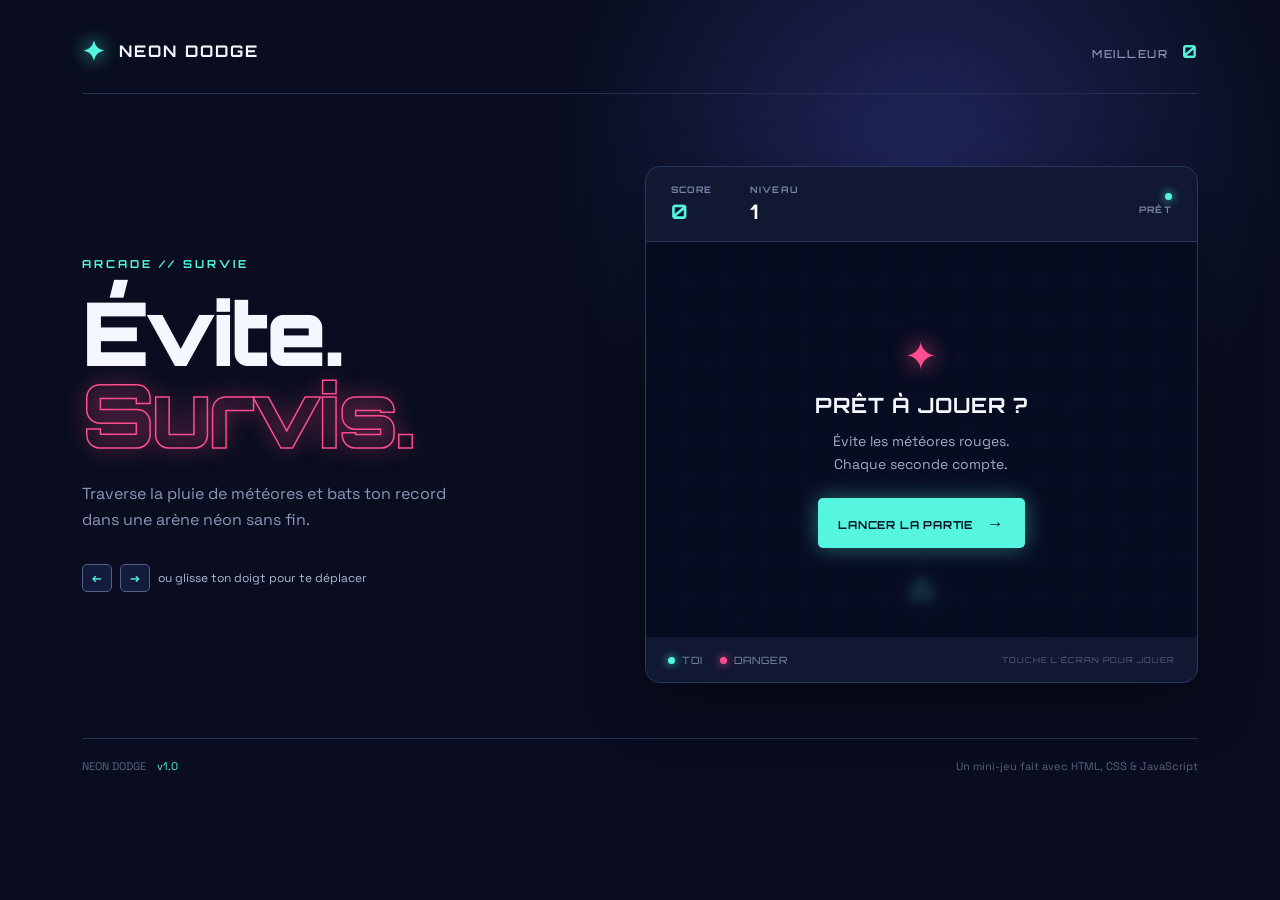
==== index.html @ d67b6a6a "Créer le nouveau jeu web Neon Dodge" ====
<!doctype html>
<html lang="fr">
<head>
  <meta charset="UTF-8" />
  <meta name="viewport" content="width=device-width, initial-scale=1.0" />
  <meta name="theme-color" content="#090d1f" />
  <title>Neon Dodge — Le jeu</title>
  <link rel="preconnect" href="https://fonts.googleapis.com" />
  <link rel="preconnect" href="https://fonts.gstatic.com" crossorigin />
  <link href="https://fonts.googleapis.com/css2?family=Orbitron:wght@500;700;900&family=Space+Grotesk:wght@400;600;700&display=swap" rel="stylesheet" />
  <link rel="stylesheet" href="style.css" />
</head>
<body>
  <main class="shell">
    <header class="topbar">
      <div class="brand"><span class="brand-mark">✦</span><span>NEON DODGE</span></div>
      <div class="best-score">MEILLEUR <strong id="bestScore">0</strong></div>
    </header>

    <section class="hero">
      <div class="intro">
        <p class="eyebrow">ARCADE // SURVIE</p>
        <h1>Évite.<br /><span>Survis.</span></h1>
        <p class="tagline">Traverse la pluie de météores et bats ton record dans une arène néon sans fin.</p>
        <div class="controls-hint"><span class="key">←</span><span class="key">→</span><span>ou glisse ton doigt pour te déplacer</span></div>
      </div>

      <div class="game-card">
        <div class="hud"><div><small>SCORE</small><b id="score">0</b></div><div class="level"><small>NIVEAU</small><b id="level">1</b></div><div class="status"><span id="statusDot"></span><small id="statusText">PRÊT</small></div></div>
        <div class="canvas-wrap"><canvas id="game" aria-label="Zone de jeu Neon Dodge"></canvas><div class="overlay" id="overlay"><div class="overlay-icon">✦</div><h2 id="overlayTitle">PRÊT À JOUER ?</h2><p id="overlayText">Évite les météores rouges.<br />Chaque seconde compte.</p><button id="startBtn">LANCER LA PARTIE <span>→</span></button></div></div>
        <div class="game-footer"><span><i class="dot player-dot"></i>TOI</span><span><i class="dot danger-dot"></i>DANGER</span><span class="mobile-tip">TOUCHE L'ÉCRAN POUR JOUER</span></div>
      </div>
    </section>
    <footer><span>NEON DODGE <b>v1.0</b></span><span>Un mini-jeu fait avec HTML, CSS &amp; JavaScript</span></footer>
  </main>
  <script src="game.js"></script>
</body>
</html>
---- style.css ----
:root{--bg:#090d1f;--panel:#111936;--cyan:#55f5df;--pink:#ff4d8d;--muted:#8c96b7}*{box-sizing:border-box}body{margin:0;background:radial-gradient(circle at 72% 18%,#20265c 0,transparent 31%),var(--bg);color:#f5f7ff;font-family:'Space Grotesk',sans-serif;min-height:100vh}.shell{max-width:1200px;margin:auto;padding:34px 42px}.topbar{display:flex;justify-content:space-between;align-items:center;border-bottom:1px solid #252d50;padding-bottom:25px}.brand{font:700 16px Orbitron,sans-serif;letter-spacing:2px;display:flex;align-items:center;gap:12px}.brand-mark{color:var(--cyan);font-size:27px;text-shadow:0 0 18px var(--cyan)}.best-score{color:var(--muted);font:500 11px Orbitron;letter-spacing:1.5px}.best-score strong{color:var(--cyan);font-size:18px;margin-left:9px}.hero{display:grid;grid-template-columns:1fr 1.1fr;gap:60px;align-items:center;padding:72px 0 55px}.eyebrow{color:var(--cyan);font:700 11px Orbitron;letter-spacing:3px;margin:0 0 21px}.intro h1{font:900 clamp(52px,7vw,88px)/.93 Orbitron;margin:0 0 25px;letter-spacing:-4px}.intro h1 span{color:transparent;-webkit-text-stroke:1.5px var(--pink);text-shadow:0 0 25px #ff4d8d55}.tagline{max-width:370px;color:var(--muted);font-size:16px;line-height:1.65;margin-bottom:30px}.controls-hint{display:flex;align-items:center;gap:8px;color:#aeb6d2;font-size:12px}.key{border:1px solid #556082;border-radius:5px;color:var(--cyan);font-weight:bold;padding:5px 9px;background:#121b3c}.game-card{background:#101832;border:1px solid #2a3761;border-radius:15px;box-shadow:0 20px 60px #0006;overflow:hidden}.hud{height:75px;display:flex;align-items:center;gap:38px;padding:0 25px;border-bottom:1px solid #293456}.hud div{display:flex;flex-direction:column;gap:4px}.hud small{font:700 9px Orbitron;color:#7783a8;letter-spacing:1.3px}.hud b{font:700 20px Orbitron;color:var(--cyan)}.hud .level b{color:#fff}.hud .status{margin-left:auto;align-items:flex-end}.status-text{color:var(--muted)}#statusDot{width:7px;height:7px;border-radius:50%;background:var(--cyan);box-shadow:0 0 10px var(--cyan)}.canvas-wrap{height:395px;position:relative;background:#080d22;overflow:hidden}canvas{display:block;width:100%;height:100%}.overlay{position:absolute;inset:0;display:flex;flex-direction:column;align-items:center;justify-content:center;text-align:center;background:#080d22cc;backdrop-filter:blur(4px)}.overlay.hidden{display:none}.overlay-icon{color:var(--pink);font-size:40px;text-shadow:0 0 22px var(--pink);margin-bottom:10px}.overlay h2{font:700 21px Orbitron;letter-spacing:1px;margin:0 0 12px}.overlay p{color:#a1abc9;font-size:14px;line-height:1.6;margin:0 0 23px}.overlay button{border:0;border-radius:5px;background:var(--cyan);color:#091122;cursor:pointer;font:700 11px Orbitron;letter-spacing:.8px;padding:14px 20px;box-shadow:0 0 22px #55f5df66;transition:.2s}.overlay button:hover{transform:translateY(-2px);box-shadow:0 0 30px #55f5df99}.overlay button span{font-size:17px;margin-left:10px}.game-footer{height:45px;display:flex;align-items:center;gap:17px;padding:0 22px;color:#8490b0;font:10px Orbitron;letter-spacing:1px}.dot{display:inline-block;width:7px;height:7px;border-radius:50%;margin-right:7px}.player-dot{background:var(--cyan);box-shadow:0 0 8px var(--cyan)}.danger-dot{background:var(--pink);box-shadow:0 0 8px var(--pink)}.mobile-tip{margin-left:auto;color:#596484;font-size:8px}footer{display:flex;justify-content:space-between;color:#576280;font-size:11px;border-top:1px solid #252d50;padding-top:20px}footer b{color:var(--cyan);font-weight:400;margin-left:8px}@media(max-width:800px){.shell{padding:24px 18px}.hero{grid-template-columns:1fr;gap:35px;padding:45px 0 35px}.intro h1{font-size:58px}.intro{max-width:500px}.canvas-wrap{height:360px}.controls-hint{display:none}}@media(max-width:460px){.hud{gap:19px;padding:0 15px}.canvas-wrap{height:330px}.mobile-tip{display:none}footer{font-size:9px;gap:10px;line-height:1.5}footer span:last-child{text-align:right}.tagline{font-size:14px}}
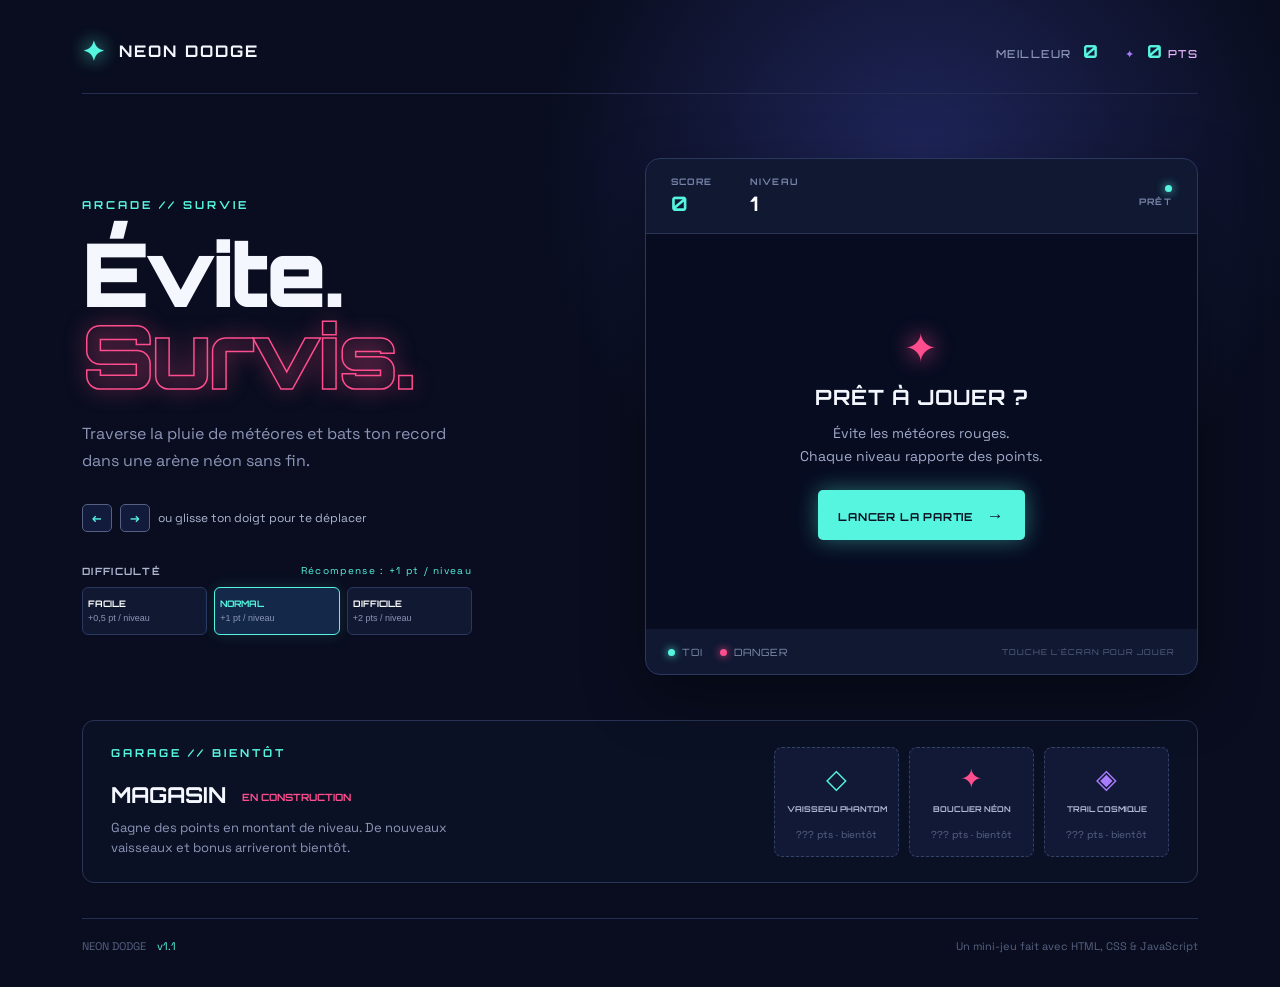
==== commit 033c11a6: "Ajouter le magasin en construction, les points et les difficultés réelles" ====
--- a/index.html
+++ b/index.html
@@ -14,25 +14,23 @@
   <main class="shell">
     <header class="topbar">
       <div class="brand"><span class="brand-mark">✦</span><span>NEON DODGE</span></div>
-      <div class="best-score">MEILLEUR <strong id="bestScore">0</strong></div>
+      <div class="top-actions"><div class="best-score">MEILLEUR <strong id="bestScore">0</strong></div><div class="points">✦ <strong id="points">0</strong> PTS</div></div>
     </header>
-
     <section class="hero">
       <div class="intro">
-        <p class="eyebrow">ARCADE // SURVIE</p>
-        <h1>Évite.<br /><span>Survis.</span></h1>
+        <p class="eyebrow">ARCADE // SURVIE</p><h1>Évite.<br /><span>Survis.</span></h1>
         <p class="tagline">Traverse la pluie de météores et bats ton record dans une arène néon sans fin.</p>
         <div class="controls-hint"><span class="key">←</span><span class="key">→</span><span>ou glisse ton doigt pour te déplacer</span></div>
+        <div class="difficulty-panel"><div class="panel-heading"><span>DIFFICULTÉ</span><small id="rewardText">Récompense : +1 pt / niveau</small></div><div class="difficulty-options"><button class="difficulty" data-difficulty="easy"><b>FACILE</b><small>+0,5 pt / niveau</small></button><button class="difficulty active" data-difficulty="normal"><b>NORMAL</b><small>+1 pt / niveau</small></button><button class="difficulty" data-difficulty="hard"><b>DIFFICILE</b><small>+2 pts / niveau</small></button></div></div>
       </div>
-
       <div class="game-card">
         <div class="hud"><div><small>SCORE</small><b id="score">0</b></div><div class="level"><small>NIVEAU</small><b id="level">1</b></div><div class="status"><span id="statusDot"></span><small id="statusText">PRÊT</small></div></div>
-        <div class="canvas-wrap"><canvas id="game" aria-label="Zone de jeu Neon Dodge"></canvas><div class="overlay" id="overlay"><div class="overlay-icon">✦</div><h2 id="overlayTitle">PRÊT À JOUER ?</h2><p id="overlayText">Évite les météores rouges.<br />Chaque seconde compte.</p><button id="startBtn">LANCER LA PARTIE <span>→</span></button></div></div>
+        <div class="canvas-wrap"><canvas id="game" aria-label="Zone de jeu Neon Dodge"></canvas><div class="overlay" id="overlay"><div class="overlay-icon">✦</div><h2 id="overlayTitle">PRÊT À JOUER ?</h2><p id="overlayText">Évite les météores rouges.<br />Chaque niveau rapporte des points.</p><button id="startBtn">LANCER LA PARTIE <span>→</span></button></div></div>
         <div class="game-footer"><span><i class="dot player-dot"></i>TOI</span><span><i class="dot danger-dot"></i>DANGER</span><span class="mobile-tip">TOUCHE L'ÉCRAN POUR JOUER</span></div>
       </div>
     </section>
-    <footer><span>NEON DODGE <b>v1.0</b></span><span>Un mini-jeu fait avec HTML, CSS &amp; JavaScript</span></footer>
-  </main>
-  <script src="game.js"></script>
+    <section class="shop"><div><p class="eyebrow">GARAGE // BIENTÔT</p><h2>MAGASIN <span>EN CONSTRUCTION</span></h2><p>Gagne des points en montant de niveau. De nouveaux vaisseaux et bonus arriveront bientôt.</p></div><div class="shop-items"><article><div class="item-icon">◇</div><b>VAISSEAU PHANTOM</b><small>??? pts · bientôt</small></article><article><div class="item-icon pink">✦</div><b>BOUCLIER NÉON</b><small>??? pts · bientôt</small></article><article><div class="item-icon purple">◈</div><b>TRAIL COSMIQUE</b><small>??? pts · bientôt</small></article></div></section>
+    <footer><span>NEON DODGE <b>v1.1</b></span><span>Un mini-jeu fait avec HTML, CSS &amp; JavaScript</span></footer>
+  </main><script src="game.js"></script>
 </body>
 </html>
--- a/style.css
+++ b/style.css
@@ -1 +1 @@
-:root{--bg:#090d1f;--panel:#111936;--cyan:#55f5df;--pink:#ff4d8d;--muted:#8c96b7}*{box-sizing:border-box}body{margin:0;background:radial-gradient(circle at 72% 18%,#20265c 0,transparent 31%),var(--bg);color:#f5f7ff;font-family:'Space Grotesk',sans-serif;min-height:100vh}.shell{max-width:1200px;margin:auto;padding:34px 42px}.topbar{display:flex;justify-content:space-between;align-items:center;border-bottom:1px solid #252d50;padding-bottom:25px}.brand{font:700 16px Orbitron,sans-serif;letter-spacing:2px;display:flex;align-items:center;gap:12px}.brand-mark{color:var(--cyan);font-size:27px;text-shadow:0 0 18px var(--cyan)}.best-score{color:var(--muted);font:500 11px Orbitron;letter-spacing:1.5px}.best-score strong{color:var(--cyan);font-size:18px;margin-left:9px}.hero{display:grid;grid-template-columns:1fr 1.1fr;gap:60px;align-items:center;padding:72px 0 55px}.eyebrow{color:var(--cyan);font:700 11px Orbitron;letter-spacing:3px;margin:0 0 21px}.intro h1{font:900 clamp(52px,7vw,88px)/.93 Orbitron;margin:0 0 25px;letter-spacing:-4px}.intro h1 span{color:transparent;-webkit-text-stroke:1.5px var(--pink);text-shadow:0 0 25px #ff4d8d55}.tagline{max-width:370px;color:var(--muted);font-size:16px;line-height:1.65;margin-bottom:30px}.controls-hint{display:flex;align-items:center;gap:8px;color:#aeb6d2;font-size:12px}.key{border:1px solid #556082;border-radius:5px;color:var(--cyan);font-weight:bold;padding:5px 9px;background:#121b3c}.game-card{background:#101832;border:1px solid #2a3761;border-radius:15px;box-shadow:0 20px 60px #0006;overflow:hidden}.hud{height:75px;display:flex;align-items:center;gap:38px;padding:0 25px;border-bottom:1px solid #293456}.hud div{display:flex;flex-direction:column;gap:4px}.hud small{font:700 9px Orbitron;color:#7783a8;letter-spacing:1.3px}.hud b{font:700 20px Orbitron;color:var(--cyan)}.hud .level b{color:#fff}.hud .status{margin-left:auto;align-items:flex-end}.status-text{color:var(--muted)}#statusDot{width:7px;height:7px;border-radius:50%;background:var(--cyan);box-shadow:0 0 10px var(--cyan)}.canvas-wrap{height:395px;position:relative;background:#080d22;overflow:hidden}canvas{display:block;width:100%;height:100%}.overlay{position:absolute;inset:0;display:flex;flex-direction:column;align-items:center;justify-content:center;text-align:center;background:#080d22cc;backdrop-filter:blur(4px)}.overlay.hidden{display:none}.overlay-icon{color:var(--pink);font-size:40px;text-shadow:0 0 22px var(--pink);margin-bottom:10px}.overlay h2{font:700 21px Orbitron;letter-spacing:1px;margin:0 0 12px}.overlay p{color:#a1abc9;font-size:14px;line-height:1.6;margin:0 0 23px}.overlay button{border:0;border-radius:5px;background:var(--cyan);color:#091122;cursor:pointer;font:700 11px Orbitron;letter-spacing:.8px;padding:14px 20px;box-shadow:0 0 22px #55f5df66;transition:.2s}.overlay button:hover{transform:translateY(-2px);box-shadow:0 0 30px #55f5df99}.overlay button span{font-size:17px;margin-left:10px}.game-footer{height:45px;display:flex;align-items:center;gap:17px;padding:0 22px;color:#8490b0;font:10px Orbitron;letter-spacing:1px}.dot{display:inline-block;width:7px;height:7px;border-radius:50%;margin-right:7px}.player-dot{background:var(--cyan);box-shadow:0 0 8px var(--cyan)}.danger-dot{background:var(--pink);box-shadow:0 0 8px var(--pink)}.mobile-tip{margin-left:auto;color:#596484;font-size:8px}footer{display:flex;justify-content:space-between;color:#576280;font-size:11px;border-top:1px solid #252d50;padding-top:20px}footer b{color:var(--cyan);font-weight:400;margin-left:8px}@media(max-width:800px){.shell{padding:24px 18px}.hero{grid-template-columns:1fr;gap:35px;padding:45px 0 35px}.intro h1{font-size:58px}.intro{max-width:500px}.canvas-wrap{height:360px}.controls-hint{display:none}}@media(max-width:460px){.hud{gap:19px;padding:0 15px}.canvas-wrap{height:330px}.mobile-tip{display:none}footer{font-size:9px;gap:10px;line-height:1.5}footer span:last-child{text-align:right}.tagline{font-size:14px}}
+:root{--bg:#090d1f;--panel:#111936;--cyan:#55f5df;--pink:#ff4d8d;--purple:#a97cff;--muted:#8c96b7}*{box-sizing:border-box}body{margin:0;background:radial-gradient(circle at 72% 18%,#20265c 0,transparent 31%),var(--bg);color:#f5f7ff;font-family:'Space Grotesk',sans-serif;min-height:100vh}.shell{max-width:1200px;margin:auto;padding:34px 42px}.topbar{display:flex;justify-content:space-between;align-items:center;border-bottom:1px solid #252d50;padding-bottom:25px}.brand{font:700 16px Orbitron,sans-serif;letter-spacing:2px;display:flex;align-items:center;gap:12px}.brand-mark{color:var(--cyan);font-size:27px;text-shadow:0 0 18px var(--cyan)}.top-actions{display:flex;gap:25px;align-items:center}.best-score,.points{color:var(--muted);font:500 11px Orbitron;letter-spacing:1.5px}.best-score strong,.points strong{color:var(--cyan);font-size:18px;margin-left:7px}.points{color:#eab7ff}.points:first-letter{color:var(--purple)}.hero{display:grid;grid-template-columns:1fr 1.1fr;gap:60px;align-items:center;padding:64px 0 45px}.intro h1{font:900 clamp(52px,7vw,88px)/.93 Orbitron;margin:0 0 25px;letter-spacing:-4px}.eyebrow{color:var(--cyan);font:700 11px Orbitron;letter-spacing:3px;margin:0 0 21px}.intro h1 span{color:transparent;-webkit-text-stroke:1.5px var(--pink);text-shadow:0 0 25px #ff4d8d55}.tagline{max-width:370px;color:var(--muted);font-size:16px;line-height:1.65;margin-bottom:30px}.controls-hint{display:flex;align-items:center;gap:8px;color:#aeb6d2;font-size:12px}.key{border:1px solid #556082;border-radius:5px;color:var(--cyan);font-weight:bold;padding:5px 9px;background:#121b3c}.difficulty-panel{margin-top:32px;max-width:390px}.panel-heading{display:flex;justify-content:space-between;align-items:center;margin-bottom:10px;font:700 10px Orbitron;letter-spacing:1.3px;color:#aeb6d2}.panel-heading small{font:400 10px 'Space Grotesk';color:var(--cyan)}.difficulty-options{display:flex;gap:7px}.difficulty{flex:1;border:1px solid #2a3761;border-radius:6px;background:#101832;color:#8c96b7;padding:10px 5px;cursor:pointer;text-align:left;transition:.2s}.difficulty b{display:block;font:700 9px Orbitron;color:#fff}.difficulty small{font-size:9px}.difficulty:hover,.difficulty.active{border-color:var(--cyan);background:#14294a;box-shadow:0 0 16px #55f5df22}.difficulty.active b{color:var(--cyan)}.game-card{background:#101832;border:1px solid #2a3761;border-radius:15px;box-shadow:0 20px 60px #0006;overflow:hidden}.hud{height:75px;display:flex;align-items:center;gap:38px;padding:0 25px;border-bottom:1px solid #293456}.hud div{display:flex;flex-direction:column;gap:4px}.hud small{font:700 9px Orbitron;color:#7783a8;letter-spacing:1.3px}.hud b{font:700 20px Orbitron;color:var(--cyan)}.hud .level b{color:#fff}.hud .status{margin-left:auto;align-items:flex-end}.hud #statusDot{width:7px;height:7px;border-radius:50%;background:var(--cyan);box-shadow:0 0 10px var(--cyan)}.canvas-wrap{height:395px;position:relative;background:#080d22;overflow:hidden}canvas{display:block;width:100%;height:100%}.overlay{position:absolute;inset:0;display:flex;flex-direction:column;align-items:center;justify-content:center;text-align:center;background:#080d22cc;backdrop-filter:blur(4px)}.overlay.hidden{display:none}.overlay-icon{color:var(--pink);font-size:40px;text-shadow:0 0 22px var(--pink);margin-bottom:10px}.overlay h2{font:700 21px Orbitron;letter-spacing:1px;margin:0 0 12px}.overlay p{color:#a1abc9;font-size:14px;line-height:1.6;margin:0 0 23px}.overlay button{border:0;border-radius:5px;background:var(--cyan);color:#091122;cursor:pointer;font:700 11px Orbitron;letter-spacing:.8px;padding:14px 20px;box-shadow:0 0 22px #55f5df66;transition:.2s}.overlay button:hover{transform:translateY(-2px);box-shadow:0 0 30px #55f5df99}.overlay button span{font-size:17px;margin-left:10px}.game-footer{height:45px;display:flex;align-items:center;gap:17px;padding:0 22px;color:#8490b0;font:10px Orbitron;letter-spacing:1px}.dot{display:inline-block;width:7px;height:7px;border-radius:50%;margin-right:7px}.player-dot{background:var(--cyan);box-shadow:0 0 8px var(--cyan)}.danger-dot{background:var(--pink);box-shadow:0 0 8px var(--pink)}.mobile-tip{margin-left:auto;color:#596484;font-size:8px}.shop{border:1px solid #293456;border-radius:12px;background:#0d142b99;padding:25px 28px;display:flex;gap:30px;align-items:center}.shop h2{font:700 22px Orbitron;margin:0 0 10px}.shop h2 span{color:var(--pink);font-size:10px;vertical-align:middle;margin-left:9px}.shop p:not(.eyebrow){color:var(--muted);font-size:13px;line-height:1.5;max-width:350px;margin:0}.shop-items{display:flex;gap:10px;margin-left:auto}.shop article{width:125px;border:1px dashed #354267;border-radius:8px;padding:13px 10px;text-align:center;color:#8c96b7;background:#111936}.shop article b{display:block;font:700 8px Orbitron;color:#aeb6d2;margin:8px 0}.shop article small{font-size:10px;color:#596484}.item-icon{color:var(--cyan);font-size:27px}.item-icon.pink{color:var(--pink)}.item-icon.purple{color:var(--purple)}footer{display:flex;justify-content:space-between;color:#576280;font-size:11px;border-top:1px solid #252d50;padding-top:20px;margin-top:35px}footer b{color:var(--cyan);font-weight:400;margin-left:8px}@media(max-width:900px){.hero{grid-template-columns:1fr;gap:35px}.shop{display:block}.shop-items{margin:20px 0 0}.intro{max-width:600px}}@media(max-width:800px){.shell{padding:24px 18px}.hero{padding:45px 0 35px}.intro h1{font-size:58px}.canvas-wrap{height:360px}.controls-hint{display:none}}@media(max-width:520px){.top-actions{gap:10px;flex-direction:column;align-items:flex-end}.hud{gap:19px;padding:0 15px}.canvas-wrap{height:330px}.mobile-tip{display:none}.shop-items{overflow:auto}.shop article{min-width:115px}footer{font-size:9px;gap:10px;line-height:1.5}footer span:last-child{text-align:right}.tagline{font-size:14px}.difficulty-options{gap:4px}}
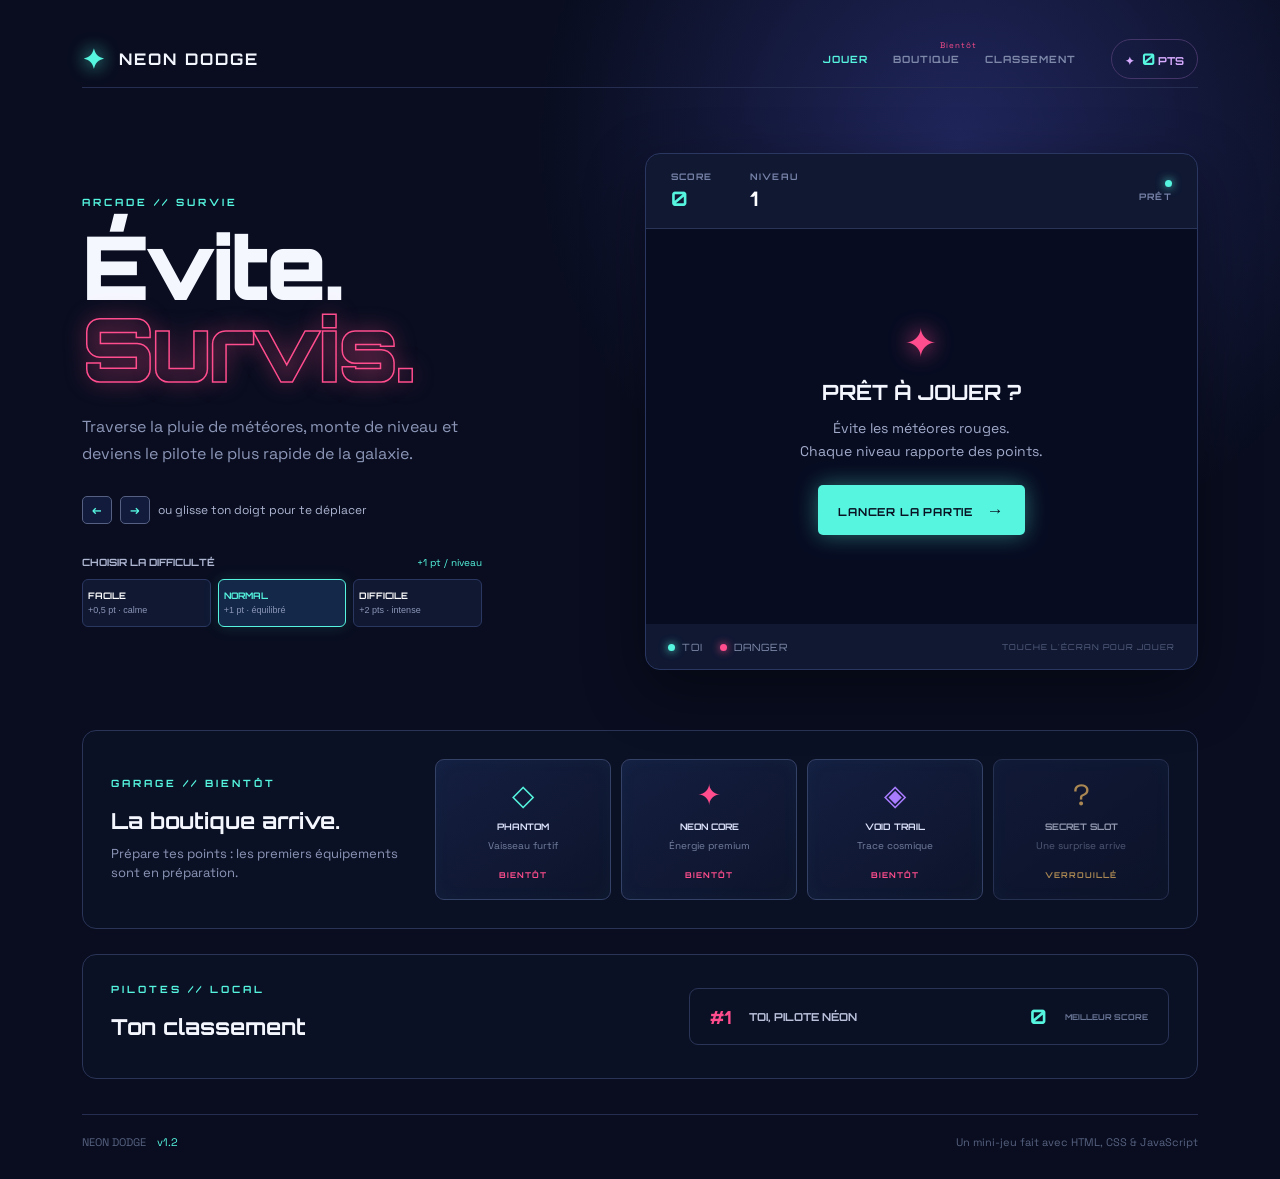
==== commit 17398289: "Améliorer le menu, la boutique et l'expérience arcade" ====
--- a/index.html
+++ b/index.html
@@ -1,36 +1,16 @@
 <!doctype html>
 <html lang="fr">
 <head>
-  <meta charset="UTF-8" />
-  <meta name="viewport" content="width=device-width, initial-scale=1.0" />
-  <meta name="theme-color" content="#090d1f" />
-  <title>Neon Dodge — Le jeu</title>
-  <link rel="preconnect" href="https://fonts.googleapis.com" />
-  <link rel="preconnect" href="https://fonts.gstatic.com" crossorigin />
-  <link href="https://fonts.googleapis.com/css2?family=Orbitron:wght@500;700;900&family=Space+Grotesk:wght@400;600;700&display=swap" rel="stylesheet" />
-  <link rel="stylesheet" href="style.css" />
+<meta charset="UTF-8"><meta name="viewport" content="width=device-width,initial-scale=1.0"><meta name="theme-color" content="#090d1f"><title>Neon Dodge — Arcade</title>
+<link rel="preconnect" href="https://fonts.googleapis.com"><link rel="preconnect" href="https://fonts.gstatic.com" crossorigin><link href="https://fonts.googleapis.com/css2?family=Orbitron:wght@500;700;900&family=Space+Grotesk:wght@400;600;700&display=swap" rel="stylesheet"><link rel="stylesheet" href="style.css">
 </head>
 <body>
-  <main class="shell">
-    <header class="topbar">
-      <div class="brand"><span class="brand-mark">✦</span><span>NEON DODGE</span></div>
-      <div class="top-actions"><div class="best-score">MEILLEUR <strong id="bestScore">0</strong></div><div class="points">✦ <strong id="points">0</strong> PTS</div></div>
-    </header>
-    <section class="hero">
-      <div class="intro">
-        <p class="eyebrow">ARCADE // SURVIE</p><h1>Évite.<br /><span>Survis.</span></h1>
-        <p class="tagline">Traverse la pluie de météores et bats ton record dans une arène néon sans fin.</p>
-        <div class="controls-hint"><span class="key">←</span><span class="key">→</span><span>ou glisse ton doigt pour te déplacer</span></div>
-        <div class="difficulty-panel"><div class="panel-heading"><span>DIFFICULTÉ</span><small id="rewardText">Récompense : +1 pt / niveau</small></div><div class="difficulty-options"><button class="difficulty" data-difficulty="easy"><b>FACILE</b><small>+0,5 pt / niveau</small></button><button class="difficulty active" data-difficulty="normal"><b>NORMAL</b><small>+1 pt / niveau</small></button><button class="difficulty" data-difficulty="hard"><b>DIFFICILE</b><small>+2 pts / niveau</small></button></div></div>
-      </div>
-      <div class="game-card">
-        <div class="hud"><div><small>SCORE</small><b id="score">0</b></div><div class="level"><small>NIVEAU</small><b id="level">1</b></div><div class="status"><span id="statusDot"></span><small id="statusText">PRÊT</small></div></div>
-        <div class="canvas-wrap"><canvas id="game" aria-label="Zone de jeu Neon Dodge"></canvas><div class="overlay" id="overlay"><div class="overlay-icon">✦</div><h2 id="overlayTitle">PRÊT À JOUER ?</h2><p id="overlayText">Évite les météores rouges.<br />Chaque niveau rapporte des points.</p><button id="startBtn">LANCER LA PARTIE <span>→</span></button></div></div>
-        <div class="game-footer"><span><i class="dot player-dot"></i>TOI</span><span><i class="dot danger-dot"></i>DANGER</span><span class="mobile-tip">TOUCHE L'ÉCRAN POUR JOUER</span></div>
-      </div>
-    </section>
-    <section class="shop"><div><p class="eyebrow">GARAGE // BIENTÔT</p><h2>MAGASIN <span>EN CONSTRUCTION</span></h2><p>Gagne des points en montant de niveau. De nouveaux vaisseaux et bonus arriveront bientôt.</p></div><div class="shop-items"><article><div class="item-icon">◇</div><b>VAISSEAU PHANTOM</b><small>??? pts · bientôt</small></article><article><div class="item-icon pink">✦</div><b>BOUCLIER NÉON</b><small>??? pts · bientôt</small></article><article><div class="item-icon purple">◈</div><b>TRAIL COSMIQUE</b><small>??? pts · bientôt</small></article></div></section>
-    <footer><span>NEON DODGE <b>v1.1</b></span><span>Un mini-jeu fait avec HTML, CSS &amp; JavaScript</span></footer>
-  </main><script src="game.js"></script>
-</body>
-</html>
+<main class="shell">
+<header class="topbar"><a class="brand" href="#play"><span class="brand-mark">✦</span>NEON DODGE</a><nav><a class="nav-link active" href="#play">JOUER</a><a class="nav-link" href="#shop">BOUTIQUE <em>Bientôt</em></a><a class="nav-link" href="#ranking">CLASSEMENT</a></nav><div class="wallet">✦ <strong id="points">0</strong> PTS</div></header>
+<section class="hero" id="play"><div class="intro"><p class="eyebrow">ARCADE // SURVIE</p><h1>Évite.<br><span>Survis.</span></h1><p class="tagline">Traverse la pluie de météores, monte de niveau et deviens le pilote le plus rapide de la galaxie.</p><div class="controls-hint"><span class="key">←</span><span class="key">→</span><span>ou glisse ton doigt pour te déplacer</span></div><div class="difficulty-panel"><div class="panel-heading"><span>CHOISIR LA DIFFICULTÉ</span><small id="rewardText">+1 pt / niveau</small></div><div class="difficulty-options"><button class="difficulty" data-difficulty="easy"><b>FACILE</b><small>+0,5 pt · calme</small></button><button class="difficulty active" data-difficulty="normal"><b>NORMAL</b><small>+1 pt · équilibré</small></button><button class="difficulty" data-difficulty="hard"><b>DIFFICILE</b><small>+2 pts · intense</small></button></div></div></div>
+<div class="game-card"><div class="hud"><div><small>SCORE</small><b id="score">0</b></div><div><small>NIVEAU</small><b id="level" class="white">1</b></div><div class="status"><span id="statusDot"></span><small id="statusText">PRÊT</small></div></div><div class="canvas-wrap"><canvas id="game" aria-label="Zone de jeu Neon Dodge"></canvas><div class="overlay" id="overlay"><div class="overlay-icon">✦</div><h2 id="overlayTitle">PRÊT À JOUER ?</h2><p id="overlayText">Évite les météores rouges.<br>Chaque niveau rapporte des points.</p><button id="startBtn">LANCER LA PARTIE <span>→</span></button></div></div><div class="game-footer"><span><i class="dot player-dot"></i>TOI</span><span><i class="dot danger-dot"></i>DANGER</span><span class="mobile-tip">TOUCHE L'ÉCRAN POUR JOUER</span></div></div></section>
+<section class="shop" id="shop"><div class="section-title"><p class="eyebrow">GARAGE // BIENTÔT</p><h2>La boutique arrive.</h2><p>Prépare tes points : les premiers équipements sont en préparation.</p></div><div class="shop-grid"><article class="shop-item"><div class="item-icon">◇</div><b>PHANTOM</b><small>Vaisseau furtif</small><span>BIENTÔT</span></article><article class="shop-item"><div class="item-icon pink">✦</div><b>NEON CORE</b><small>Énergie premium</small><span>BIENTÔT</span></article><article class="shop-item"><div class="item-icon purple">◈</div><b>VOID TRAIL</b><small>Trace cosmique</small><span>BIENTÔT</span></article><article class="shop-item locked"><div class="item-icon gold">?</div><b>SECRET SLOT</b><small>Une surprise arrive</small><span>VERROUILLÉ</span></article></div></section>
+<section class="ranking" id="ranking"><div><p class="eyebrow">PILOTES // LOCAL</p><h2>Ton classement</h2></div><div class="rank-card"><span class="rank-number">#1</span><span>TOI, PILOTE NÉON</span><strong id="bestScore">0</strong><small>MEILLEUR SCORE</small></div></section>
+<footer><span>NEON DODGE <b>v1.2</b></span><span>Un mini-jeu fait avec HTML, CSS &amp; JavaScript</span></footer>
+</main><script src="game.js"></script>
+</body></html>
--- a/style.css
+++ b/style.css
@@ -1 +1 @@
-:root{--bg:#090d1f;--panel:#111936;--cyan:#55f5df;--pink:#ff4d8d;--purple:#a97cff;--muted:#8c96b7}*{box-sizing:border-box}body{margin:0;background:radial-gradient(circle at 72% 18%,#20265c 0,transparent 31%),var(--bg);color:#f5f7ff;font-family:'Space Grotesk',sans-serif;min-height:100vh}.shell{max-width:1200px;margin:auto;padding:34px 42px}.topbar{display:flex;justify-content:space-between;align-items:center;border-bottom:1px solid #252d50;padding-bottom:25px}.brand{font:700 16px Orbitron,sans-serif;letter-spacing:2px;display:flex;align-items:center;gap:12px}.brand-mark{color:var(--cyan);font-size:27px;text-shadow:0 0 18px var(--cyan)}.top-actions{display:flex;gap:25px;align-items:center}.best-score,.points{color:var(--muted);font:500 11px Orbitron;letter-spacing:1.5px}.best-score strong,.points strong{color:var(--cyan);font-size:18px;margin-left:7px}.points{color:#eab7ff}.points:first-letter{color:var(--purple)}.hero{display:grid;grid-template-columns:1fr 1.1fr;gap:60px;align-items:center;padding:64px 0 45px}.intro h1{font:900 clamp(52px,7vw,88px)/.93 Orbitron;margin:0 0 25px;letter-spacing:-4px}.eyebrow{color:var(--cyan);font:700 11px Orbitron;letter-spacing:3px;margin:0 0 21px}.intro h1 span{color:transparent;-webkit-text-stroke:1.5px var(--pink);text-shadow:0 0 25px #ff4d8d55}.tagline{max-width:370px;color:var(--muted);font-size:16px;line-height:1.65;margin-bottom:30px}.controls-hint{display:flex;align-items:center;gap:8px;color:#aeb6d2;font-size:12px}.key{border:1px solid #556082;border-radius:5px;color:var(--cyan);font-weight:bold;padding:5px 9px;background:#121b3c}.difficulty-panel{margin-top:32px;max-width:390px}.panel-heading{display:flex;justify-content:space-between;align-items:center;margin-bottom:10px;font:700 10px Orbitron;letter-spacing:1.3px;color:#aeb6d2}.panel-heading small{font:400 10px 'Space Grotesk';color:var(--cyan)}.difficulty-options{display:flex;gap:7px}.difficulty{flex:1;border:1px solid #2a3761;border-radius:6px;background:#101832;color:#8c96b7;padding:10px 5px;cursor:pointer;text-align:left;transition:.2s}.difficulty b{display:block;font:700 9px Orbitron;color:#fff}.difficulty small{font-size:9px}.difficulty:hover,.difficulty.active{border-color:var(--cyan);background:#14294a;box-shadow:0 0 16px #55f5df22}.difficulty.active b{color:var(--cyan)}.game-card{background:#101832;border:1px solid #2a3761;border-radius:15px;box-shadow:0 20px 60px #0006;overflow:hidden}.hud{height:75px;display:flex;align-items:center;gap:38px;padding:0 25px;border-bottom:1px solid #293456}.hud div{display:flex;flex-direction:column;gap:4px}.hud small{font:700 9px Orbitron;color:#7783a8;letter-spacing:1.3px}.hud b{font:700 20px Orbitron;color:var(--cyan)}.hud .level b{color:#fff}.hud .status{margin-left:auto;align-items:flex-end}.hud #statusDot{width:7px;height:7px;border-radius:50%;background:var(--cyan);box-shadow:0 0 10px var(--cyan)}.canvas-wrap{height:395px;position:relative;background:#080d22;overflow:hidden}canvas{display:block;width:100%;height:100%}.overlay{position:absolute;inset:0;display:flex;flex-direction:column;align-items:center;justify-content:center;text-align:center;background:#080d22cc;backdrop-filter:blur(4px)}.overlay.hidden{display:none}.overlay-icon{color:var(--pink);font-size:40px;text-shadow:0 0 22px var(--pink);margin-bottom:10px}.overlay h2{font:700 21px Orbitron;letter-spacing:1px;margin:0 0 12px}.overlay p{color:#a1abc9;font-size:14px;line-height:1.6;margin:0 0 23px}.overlay button{border:0;border-radius:5px;background:var(--cyan);color:#091122;cursor:pointer;font:700 11px Orbitron;letter-spacing:.8px;padding:14px 20px;box-shadow:0 0 22px #55f5df66;transition:.2s}.overlay button:hover{transform:translateY(-2px);box-shadow:0 0 30px #55f5df99}.overlay button span{font-size:17px;margin-left:10px}.game-footer{height:45px;display:flex;align-items:center;gap:17px;padding:0 22px;color:#8490b0;font:10px Orbitron;letter-spacing:1px}.dot{display:inline-block;width:7px;height:7px;border-radius:50%;margin-right:7px}.player-dot{background:var(--cyan);box-shadow:0 0 8px var(--cyan)}.danger-dot{background:var(--pink);box-shadow:0 0 8px var(--pink)}.mobile-tip{margin-left:auto;color:#596484;font-size:8px}.shop{border:1px solid #293456;border-radius:12px;background:#0d142b99;padding:25px 28px;display:flex;gap:30px;align-items:center}.shop h2{font:700 22px Orbitron;margin:0 0 10px}.shop h2 span{color:var(--pink);font-size:10px;vertical-align:middle;margin-left:9px}.shop p:not(.eyebrow){color:var(--muted);font-size:13px;line-height:1.5;max-width:350px;margin:0}.shop-items{display:flex;gap:10px;margin-left:auto}.shop article{width:125px;border:1px dashed #354267;border-radius:8px;padding:13px 10px;text-align:center;color:#8c96b7;background:#111936}.shop article b{display:block;font:700 8px Orbitron;color:#aeb6d2;margin:8px 0}.shop article small{font-size:10px;color:#596484}.item-icon{color:var(--cyan);font-size:27px}.item-icon.pink{color:var(--pink)}.item-icon.purple{color:var(--purple)}footer{display:flex;justify-content:space-between;color:#576280;font-size:11px;border-top:1px solid #252d50;padding-top:20px;margin-top:35px}footer b{color:var(--cyan);font-weight:400;margin-left:8px}@media(max-width:900px){.hero{grid-template-columns:1fr;gap:35px}.shop{display:block}.shop-items{margin:20px 0 0}.intro{max-width:600px}}@media(max-width:800px){.shell{padding:24px 18px}.hero{padding:45px 0 35px}.intro h1{font-size:58px}.canvas-wrap{height:360px}.controls-hint{display:none}}@media(max-width:520px){.top-actions{gap:10px;flex-direction:column;align-items:flex-end}.hud{gap:19px;padding:0 15px}.canvas-wrap{height:330px}.mobile-tip{display:none}.shop-items{overflow:auto}.shop article{min-width:115px}footer{font-size:9px;gap:10px;line-height:1.5}footer span:last-child{text-align:right}.tagline{font-size:14px}.difficulty-options{gap:4px}}
+:root{--bg:#090d1f;--panel:#111936;--cyan:#55f5df;--pink:#ff4d8d;--purple:#a97cff;--gold:#ffc76b;--muted:#8c96b7}*{box-sizing:border-box;scroll-behavior:smooth}body{margin:0;background:radial-gradient(circle at 75% 12%,#20265c 0,transparent 30%),var(--bg);color:#f5f7ff;font-family:'Space Grotesk',sans-serif;min-height:100vh}.shell{max-width:1200px;margin:auto;padding:30px 42px}.topbar{height:58px;display:flex;align-items:center;gap:35px;border-bottom:1px solid #252d50}.brand{color:#f5f7ff;text-decoration:none;font:700 16px Orbitron;letter-spacing:2px;display:flex;align-items:center;gap:12px}.brand-mark{color:var(--cyan);font-size:27px;text-shadow:0 0 18px var(--cyan)}nav{display:flex;gap:25px;margin-left:auto}.nav-link{color:#7e89aa;text-decoration:none;font:700 10px Orbitron;letter-spacing:1px;position:relative}.nav-link:hover,.nav-link.active{color:var(--cyan)}.nav-link em{font:400 8px 'Space Grotesk';color:var(--pink);position:absolute;top:-13px;right:-17px}.wallet{font:700 11px Orbitron;color:#d7abff;border:1px solid #443568;border-radius:20px;padding:9px 13px;white-space:nowrap}.wallet strong{color:var(--cyan);font-size:16px;margin-left:5px}.hero{display:grid;grid-template-columns:1fr 1.1fr;gap:60px;align-items:center;padding:65px 0 60px}.eyebrow{color:var(--cyan);font:700 10px Orbitron;letter-spacing:3px;margin:0 0 18px}.intro h1{font:900 clamp(52px,7vw,88px)/.93 Orbitron;margin:0 0 25px;letter-spacing:-4px}.intro h1 span{color:transparent;-webkit-text-stroke:1.5px var(--pink);text-shadow:0 0 25px #ff4d8d55}.tagline{max-width:390px;color:var(--muted);font-size:16px;line-height:1.65;margin-bottom:29px}.controls-hint{display:flex;align-items:center;gap:8px;color:#aeb6d2;font-size:12px}.key{border:1px solid #556082;border-radius:5px;color:var(--cyan);font-weight:bold;padding:5px 9px;background:#121b3c}.difficulty-panel{margin-top:32px;max-width:400px}.panel-heading{display:flex;justify-content:space-between;margin-bottom:10px;font:700 10px Orbitron;color:#aeb6d2}.panel-heading small{font:400 10px 'Space Grotesk';color:var(--cyan)}.difficulty-options{display:flex;gap:7px}.difficulty{flex:1;border:1px solid #2a3761;border-radius:6px;background:#101832;color:#8c96b7;padding:10px 5px;cursor:pointer;text-align:left;transition:.2s}.difficulty b{display:block;font:700 9px Orbitron;color:#fff}.difficulty small{font-size:9px}.difficulty:hover,.difficulty.active{border-color:var(--cyan);background:#14294a;box-shadow:0 0 16px #55f5df22}.difficulty.active b{color:var(--cyan)}.game-card{background:#101832;border:1px solid #2a3761;border-radius:15px;box-shadow:0 20px 60px #0006;overflow:hidden}.hud{height:75px;display:flex;align-items:center;gap:38px;padding:0 25px;border-bottom:1px solid #293456}.hud div{display:flex;flex-direction:column;gap:4px}.hud small{font:700 9px Orbitron;color:#7783a8;letter-spacing:1.3px}.hud b{font:700 20px Orbitron;color:var(--cyan)}.hud .white{color:#fff}.hud .status{margin-left:auto;align-items:flex-end}.hud #statusDot{width:7px;height:7px;border-radius:50%;background:var(--cyan);box-shadow:0 0 10px var(--cyan)}.canvas-wrap{height:395px;position:relative;background:#080d22;overflow:hidden}canvas{display:block;width:100%;height:100%}.overlay{position:absolute;inset:0;display:flex;flex-direction:column;align-items:center;justify-content:center;text-align:center;background:#080d22cc;backdrop-filter:blur(4px)}.overlay.hidden{display:none}.overlay-icon{color:var(--pink);font-size:40px;text-shadow:0 0 22px var(--pink);margin-bottom:10px}.overlay h2{font:700 21px Orbitron;margin:0 0 12px}.overlay p{color:#a1abc9;font-size:14px;line-height:1.6;margin:0 0 23px}.overlay button{border:0;border-radius:5px;background:var(--cyan);color:#091122;cursor:pointer;font:700 11px Orbitron;letter-spacing:.8px;padding:14px 20px;box-shadow:0 0 22px #55f5df66;transition:.2s}.overlay button:hover{transform:translateY(-2px)}.overlay button span{font-size:17px;margin-left:10px}.game-footer{height:45px;display:flex;align-items:center;gap:17px;padding:0 22px;color:#8490b0;font:10px Orbitron;letter-spacing:1px}.dot{display:inline-block;width:7px;height:7px;border-radius:50%;margin-right:7px}.player-dot{background:var(--cyan);box-shadow:0 0 8px var(--cyan)}.danger-dot{background:var(--pink);box-shadow:0 0 8px var(--pink)}.mobile-tip{margin-left:auto;color:#596484;font-size:8px}.shop,.ranking{border:1px solid #293456;border-radius:14px;background:#0d142b99;padding:28px;display:flex;gap:35px;align-items:center;margin-bottom:25px}.section-title{min-width:265px}.shop h2,.ranking h2{font:700 22px Orbitron;margin:0 0 10px}.section-title>p:last-child{color:var(--muted);font-size:13px;line-height:1.5;margin:0}.shop-grid{display:grid;grid-template-columns:repeat(4,1fr);gap:10px;width:100%}.shop-item{border:1px solid #354267;border-radius:9px;padding:16px 8px;text-align:center;background:linear-gradient(145deg,#141e40,#0d142b);position:relative}.shop-item:after{content:'';position:absolute;inset:0;border-radius:9px;box-shadow:inset 0 0 20px #55f5df08;pointer-events:none}.item-icon{font-size:29px;color:var(--cyan);height:38px}.item-icon.pink{color:var(--pink)}.item-icon.purple{color:var(--purple)}.item-icon.gold{color:var(--gold)}.shop-item b{display:block;font:700 9px Orbitron;color:#dce2fa;margin:7px 0}.shop-item small{display:block;color:#737f9f;font-size:10px;margin-bottom:10px}.shop-item span{font:700 8px Orbitron;color:var(--pink);letter-spacing:1px}.locked{opacity:.65}.locked span{color:var(--gold)}.ranking{justify-content:space-between}.rank-card{display:flex;align-items:center;gap:18px;border:1px solid #293456;border-radius:9px;padding:15px 20px;min-width:480px;color:#b8c0da;font:700 11px Orbitron}.rank-number{color:var(--pink);font-size:18px}.rank-card strong{color:var(--cyan);font-size:20px;margin-left:auto}.rank-card small{color:#687594;font-size:8px}footer{display:flex;justify-content:space-between;color:#576280;font-size:11px;border-top:1px solid #252d50;padding-top:20px;margin-top:35px}footer b{color:var(--cyan);font-weight:400;margin-left:8px}@media(max-width:900px){.hero{grid-template-columns:1fr;gap:35px}.shop,.ranking{display:block}.shop-grid{margin-top:22px}.rank-card{margin-top:18px;min-width:0}.intro{max-width:600px}}@media(max-width:800px){.shell{padding:24px 18px}.topbar{gap:15px;height:auto;padding-bottom:20px;flex-wrap:wrap}.topbar nav{order:3;display:flex;width:100%;justify-content:space-between}.hero{padding:45px 0 35px}.intro h1{font-size:58px}.canvas-wrap{height:360px}.controls-hint{display:none}}@media(max-width:520px){.wallet{font-size:9px}.difficulty-options{gap:4px}.hud{gap:19px;padding:0 15px}.canvas-wrap{height:330px}.shop-grid{grid-template-columns:repeat(2,1fr)}.mobile-tip{display:none}.rank-card{gap:9px;padding:13px 10px;font-size:9px}footer{font-size:9px;gap:10px;line-height:1.5}footer span:last-child{text-align:right}}
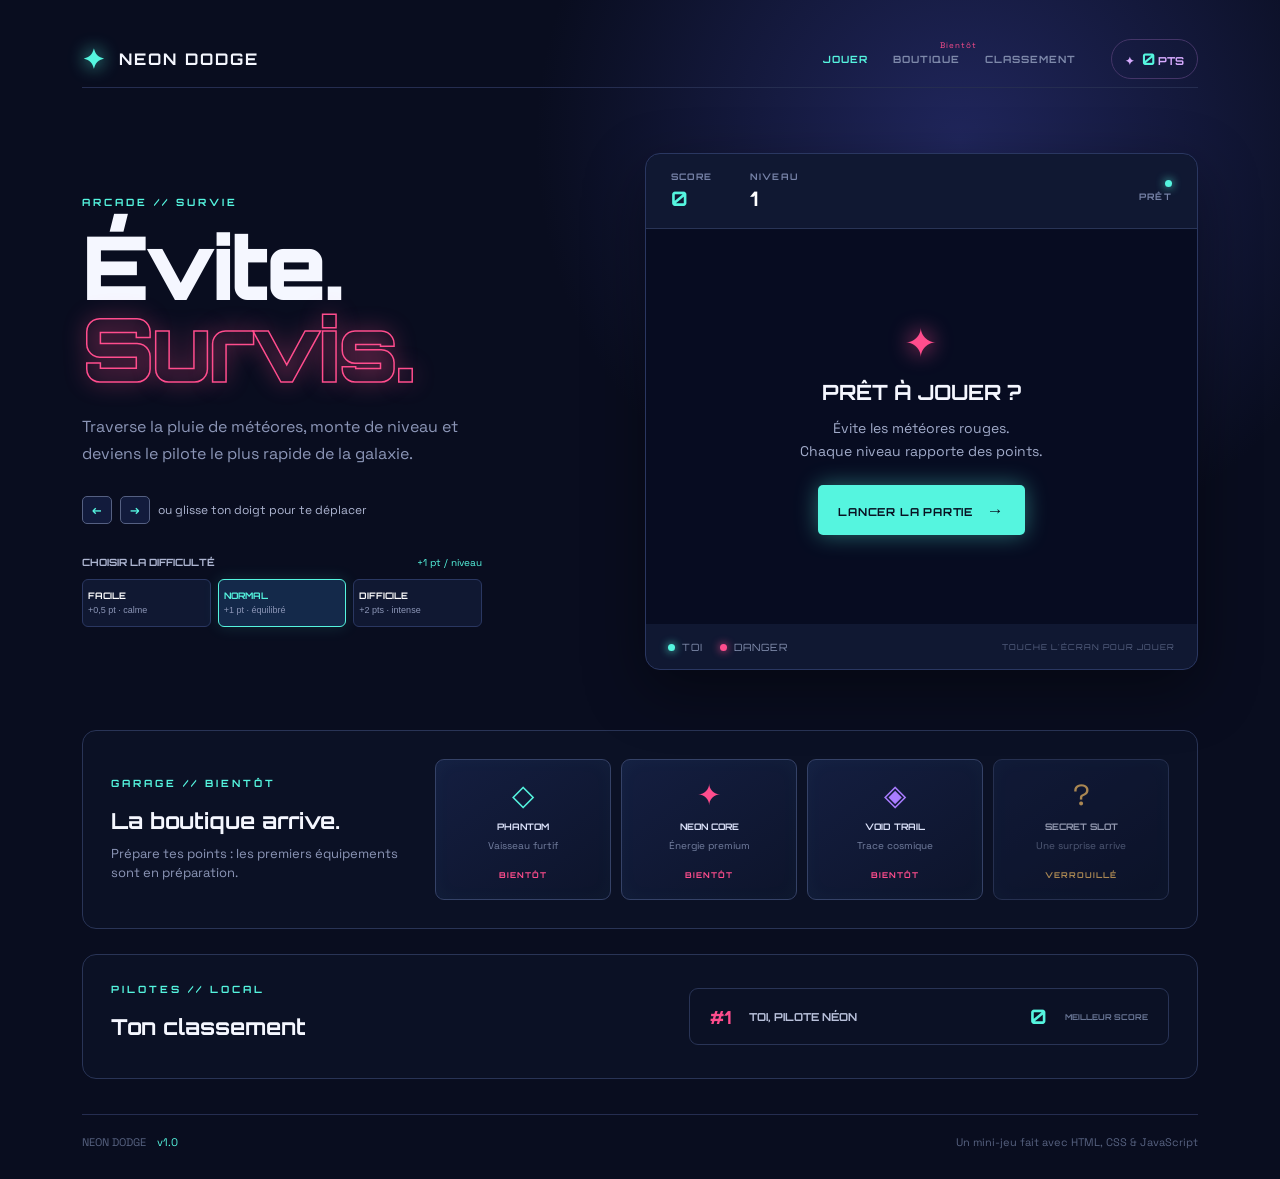
==== commit eaeca792: "Update version number in footer to v1.0" ====
--- a/index.html
+++ b/index.html
@@ -11,6 +11,6 @@
 <div class="game-card"><div class="hud"><div><small>SCORE</small><b id="score">0</b></div><div><small>NIVEAU</small><b id="level" class="white">1</b></div><div class="status"><span id="statusDot"></span><small id="statusText">PRÊT</small></div></div><div class="canvas-wrap"><canvas id="game" aria-label="Zone de jeu Neon Dodge"></canvas><div class="overlay" id="overlay"><div class="overlay-icon">✦</div><h2 id="overlayTitle">PRÊT À JOUER ?</h2><p id="overlayText">Évite les météores rouges.<br>Chaque niveau rapporte des points.</p><button id="startBtn">LANCER LA PARTIE <span>→</span></button></div></div><div class="game-footer"><span><i class="dot player-dot"></i>TOI</span><span><i class="dot danger-dot"></i>DANGER</span><span class="mobile-tip">TOUCHE L'ÉCRAN POUR JOUER</span></div></div></section>
 <section class="shop" id="shop"><div class="section-title"><p class="eyebrow">GARAGE // BIENTÔT</p><h2>La boutique arrive.</h2><p>Prépare tes points : les premiers équipements sont en préparation.</p></div><div class="shop-grid"><article class="shop-item"><div class="item-icon">◇</div><b>PHANTOM</b><small>Vaisseau furtif</small><span>BIENTÔT</span></article><article class="shop-item"><div class="item-icon pink">✦</div><b>NEON CORE</b><small>Énergie premium</small><span>BIENTÔT</span></article><article class="shop-item"><div class="item-icon purple">◈</div><b>VOID TRAIL</b><small>Trace cosmique</small><span>BIENTÔT</span></article><article class="shop-item locked"><div class="item-icon gold">?</div><b>SECRET SLOT</b><small>Une surprise arrive</small><span>VERROUILLÉ</span></article></div></section>
 <section class="ranking" id="ranking"><div><p class="eyebrow">PILOTES // LOCAL</p><h2>Ton classement</h2></div><div class="rank-card"><span class="rank-number">#1</span><span>TOI, PILOTE NÉON</span><strong id="bestScore">0</strong><small>MEILLEUR SCORE</small></div></section>
-<footer><span>NEON DODGE <b>v1.2</b></span><span>Un mini-jeu fait avec HTML, CSS &amp; JavaScript</span></footer>
+<footer><span>NEON DODGE <b>v1.0</b></span><span>Un mini-jeu fait avec HTML, CSS &amp; JavaScript</span></footer>
 </main><script src="game.js"></script>
 </body></html>
